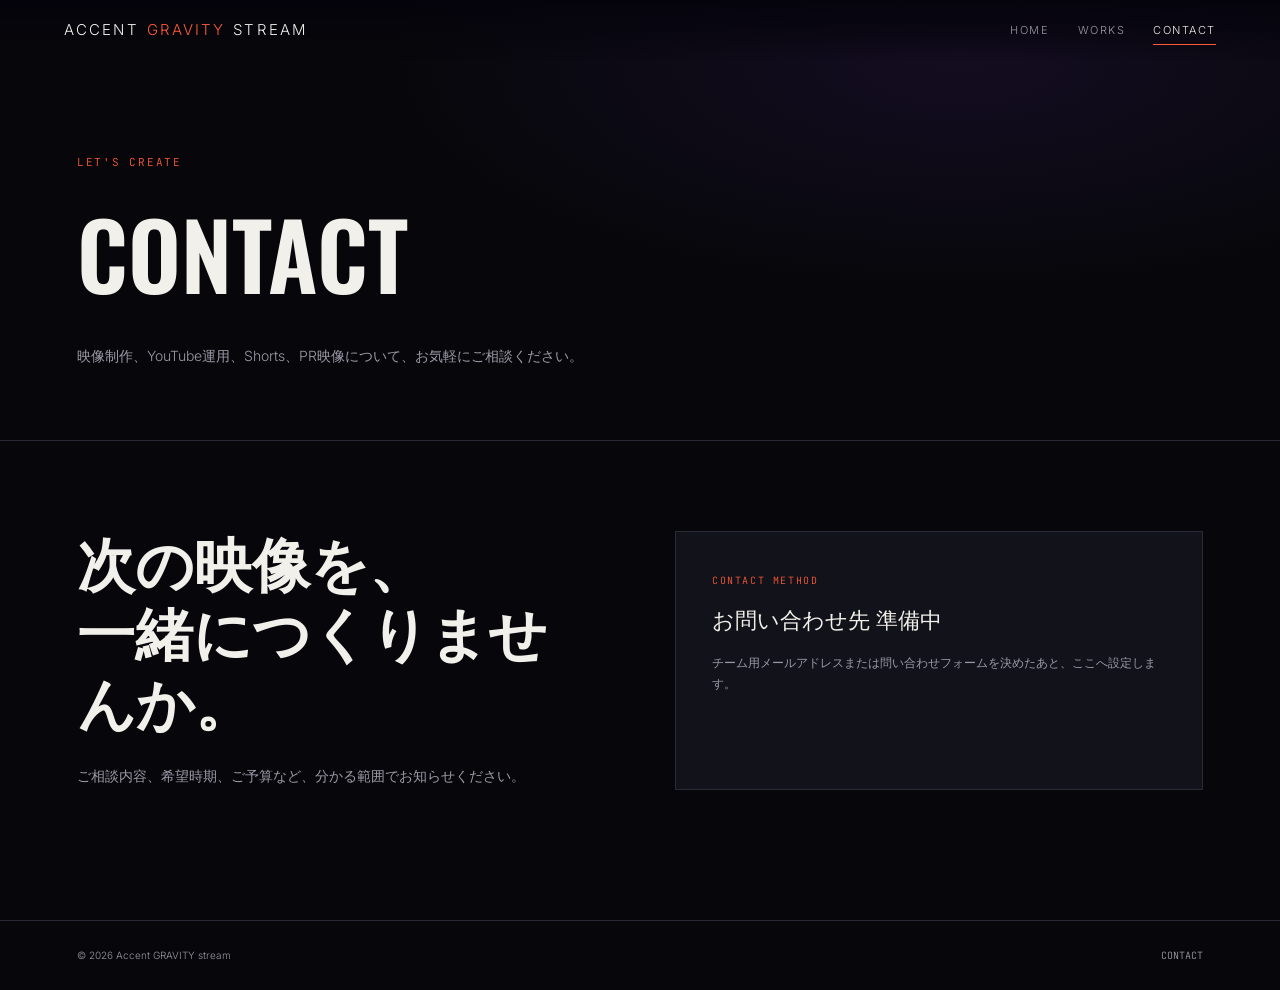
==== contact.html @ 568cc761 "Publish new multi-page galaxy design" ====
<!DOCTYPE html><html lang="ja"><head><meta charset="UTF-8"><meta name="viewport" content="width=device-width,initial-scale=1"><title>Contact | Accent GRAVITY stream</title><link rel="preconnect" href="https://fonts.googleapis.com"><link href="https://fonts.googleapis.com/css2?family=Inter:wght@300;400;500&family=JetBrains+Mono&family=Oswald:wght@400;500;600&display=swap" rel="stylesheet"><link rel="stylesheet" href="site.css"></head><body>
<header class="site-header"><a class="logo" href="index.html">ACCENT<span>GRAVITY</span>STREAM</a><button class="menu-toggle" aria-label="メニュー">☰</button><nav class="nav"><a href="index.html">HOME</a><a href="works.html">WORKS</a><a class="active" href="contact.html">CONTACT</a></nav></header>
<main><section class="page-hero"><span class="page-kicker mono">LET'S CREATE</span><h1 class="page-title display">CONTACT</h1><p class="page-lead">映像制作、YouTube運用、Shorts、PR映像について、お気軽にご相談ください。</p></section><section class="contact-wrap"><div><h2 class="contact-title">次の映像を、<br>一緒につくりませんか。</h2><p class="contact-copy">ご相談内容、希望時期、ご予算など、分かる範囲でお知らせください。</p></div><div class="contact-box"><span class="contact-label mono">CONTACT METHOD</span><div class="contact-status">お問い合わせ先 準備中</div><p class="contact-note">チーム用メールアドレスまたは問い合わせフォームを決めたあと、ここへ設定します。</p></div></section></main>
<footer class="site-footer"><span>© 2026 Accent GRAVITY stream</span><span class="mono">CONTACT</span></footer><script src="site.js"></script></body></html>
---- site.css ----
:root{--bg:#07070b;--surface:#12121a;--line:#2c2936;--text:#f2f0ea;--dim:#9d99a7;--accent:#ff5a36;--gold:#c9a227}
*{box-sizing:border-box;margin:0;padding:0}
html{scroll-behavior:smooth}
body{min-height:100vh;background:var(--bg);color:var(--text);font-family:Inter,"Noto Sans JP",sans-serif;font-weight:300}
a{color:inherit;text-decoration:none}
.mono{font-family:"JetBrains Mono",monospace}
.display{font-family:Oswald,"Noto Sans JP",sans-serif;text-transform:uppercase}
.site-header{position:fixed;z-index:100;top:0;right:0;left:0;display:flex;align-items:center;justify-content:space-between;padding:20px 5vw;background:linear-gradient(to bottom,rgba(5,4,12,.96),rgba(5,4,12,.58),transparent)}
.logo{font-size:15px;letter-spacing:.14em;white-space:nowrap}.logo span{margin:0 8px;color:var(--accent)}
.nav{display:flex;gap:28px;align-items:center}.nav a{position:relative;color:var(--dim);font-size:11px;letter-spacing:.14em}.nav a:hover,.nav a.active{color:var(--text)}.nav a.active:after{position:absolute;right:0;bottom:-8px;left:0;height:1px;background:var(--accent);content:""}
.menu-toggle{display:none;border:0;background:none;color:var(--text);font-size:24px;cursor:pointer}
.hero{position:relative;display:flex;min-height:100svh;overflow:hidden;flex-direction:column;justify-content:flex-end;padding:0 6vw 10vh}
.hero-bg{position:absolute;z-index:-1;inset:0;background:linear-gradient(90deg,rgba(2,1,8,.58),rgba(2,1,8,.24) 43%,rgba(2,1,8,.03) 76%),linear-gradient(to bottom,transparent 48%,rgba(2,1,8,.65)),url("galaxy-hero.jpg") 68% center/cover no-repeat}
.eyebrow{display:flex;gap:14px;align-items:center;margin-bottom:28px;color:var(--dim);font-size:12px;letter-spacing:.18em}.eyebrow:before{width:32px;height:1px;background:var(--accent);content:""}
.headline{font-family:Oswald,"Noto Sans JP",sans-serif;font-size:clamp(42px,8vw,108px);font-weight:600;line-height:.98}.headline span{display:block}.headline em{color:var(--accent);font-style:normal}
.hero-sub{max-width:620px;margin-top:28px;color:#b6b2c1;font-size:15px;line-height:1.9}
.page-hero{padding:150px 6vw 70px;border-bottom:1px solid var(--line);background:radial-gradient(ellipse at 75% 15%,rgba(84,44,146,.16),transparent 42%)}
.page-kicker{color:var(--accent);font-size:11px;letter-spacing:.16em}.page-title{margin-top:14px;font-size:clamp(44px,8vw,92px);font-weight:600}.page-lead{max-width:600px;margin-top:22px;color:var(--dim);font-size:14px;line-height:1.9}
.access-gate{display:grid;min-height:100svh;padding:120px 6vw 70px;place-items:center;background:linear-gradient(rgba(5,3,14,.36),rgba(5,3,14,.8)),url("galaxy-hero.jpg") center/cover no-repeat}.gate-panel{width:min(620px,100%);padding:clamp(30px,6vw,64px);border:1px solid rgba(198,184,226,.28);background:rgba(7,5,18,.78);box-shadow:0 30px 90px rgba(0,0,0,.45);backdrop-filter:blur(12px)}.gate-title{max-width:480px;margin-top:16px;font-size:clamp(38px,7vw,72px);font-weight:600;line-height:1.05}.gate-copy{margin-top:24px;color:#bab4c7;font-size:14px;line-height:1.8}.gate-form{margin-top:36px}.gate-label{display:block;margin-bottom:10px;color:var(--dim);font-size:10px;letter-spacing:.16em}.gate-input-row{display:flex}.gate-input{min-width:0;flex:1;padding:16px;border:1px solid var(--line);outline:0;background:rgba(5,4,12,.88);color:var(--text);font:500 16px "JetBrains Mono",monospace;letter-spacing:.12em;text-transform:uppercase}.gate-input:focus{border-color:var(--accent)}.gate-button{padding:0 22px;border:1px solid var(--accent);background:var(--accent);color:#fff;font-size:11px;letter-spacing:.1em;cursor:pointer}.gate-button:hover{filter:brightness(1.08)}.gate-error{min-height:22px;margin-top:12px;color:#ff8268;font-size:12px}.works-content[hidden]{display:none}
.team-strip{display:grid;grid-template-columns:repeat(3,1fr);border-top:1px solid var(--line);border-bottom:1px solid var(--line);background:rgba(8,7,18,.76)}
.team-card{padding:42px 6vw;border-right:1px solid var(--line)}.team-card:last-child{border-right:0}.role{display:block;margin-bottom:10px;color:var(--accent);font-size:10px;letter-spacing:.18em}.member-name{font-size:clamp(22px,2.6vw,34px);font-weight:500;letter-spacing:.06em}.member-note{margin-top:12px;color:var(--dim);font-size:12px;line-height:1.7}
.section{padding:100px 6vw;border-bottom:1px solid var(--line)}.section-head{display:flex;gap:20px;align-items:end;justify-content:space-between;margin-bottom:42px}.section-title{font-size:clamp(28px,4vw,46px)}.section-desc{max-width:360px;color:var(--dim);font-size:13px;line-height:1.8;text-align:right}
.grid{display:grid;grid-template-columns:repeat(3,1fr);gap:22px}.work-card{position:relative;display:flex;min-height:220px;overflow:hidden;flex-direction:column;justify-content:flex-end;border:1px solid var(--line);background:linear-gradient(145deg,#171623,#0c0b12);padding:20px;transition:.3s}.work-card:hover{border-color:var(--accent);transform:translateY(-3px)}.work-thumb{position:absolute;inset:0;background-position:center;background-size:cover;transition:transform .5s}.work-thumb:after{position:absolute;inset:0;background:linear-gradient(to top,rgba(4,3,10,.94),rgba(4,3,10,.08) 70%);content:""}.work-card:hover .work-thumb{transform:scale(1.04)}.work-tag{position:absolute;z-index:2;top:16px;left:18px;color:var(--accent);font-size:10px;letter-spacing:.12em}.work-title,.work-note{position:relative;z-index:2}.work-title{font-size:18px;font-weight:500}.work-note{margin-top:8px;color:var(--dim);font-size:12px}.empty{grid-column:1/-1;padding:20px;border:1px dashed var(--line);color:var(--dim)}
.member-grid{display:grid;grid-template-columns:repeat(3,1fr);gap:24px;padding:80px 6vw 120px}.profile{min-height:360px;padding:34px;border:1px solid var(--line);background:linear-gradient(160deg,rgba(93,50,141,.12),rgba(12,11,18,.9))}.profile-number{color:var(--dim);font-size:10px}.profile-role{margin-top:80px;color:var(--accent);font-size:11px;letter-spacing:.16em}.profile-name{margin-top:12px;font-size:clamp(28px,3vw,42px)}.profile-text{margin-top:24px;color:var(--dim);font-size:13px;line-height:1.9}
.contact-wrap{display:grid;grid-template-columns:1fr 1fr;gap:70px;padding:90px 6vw 130px}.contact-title{font-size:clamp(30px,5vw,58px);line-height:1.2}.contact-copy{margin-top:24px;color:var(--dim);font-size:14px;line-height:1.9}.contact-box{padding:36px;border:1px solid var(--line);background:var(--surface)}.contact-label{color:var(--accent);font-size:10px;letter-spacing:.16em}.contact-status{margin-top:18px;font-size:22px}.contact-note{margin-top:16px;color:var(--dim);font-size:12px;line-height:1.8}
.site-footer{display:flex;gap:14px;justify-content:space-between;padding:28px 6vw;border-top:1px solid var(--line);color:var(--dim);font-size:10px}
@media(max-width:850px){.grid,.member-grid{grid-template-columns:1fr 1fr}.contact-wrap{grid-template-columns:1fr}.section-head{align-items:start;flex-direction:column}.section-desc{text-align:left}}
@media(max-width:620px){.site-header{padding:18px 5vw}.menu-toggle{display:block}.nav{position:absolute;top:62px;right:0;left:0;display:none;align-items:stretch;flex-direction:column;gap:0;padding:8px 5vw 18px;background:rgba(5,4,12,.97);border-bottom:1px solid var(--line)}.nav.open{display:flex}.nav a{padding:14px 0}.nav a.active:after{display:none}.headline{font-size:44px}.hero{padding-bottom:9vh}.team-strip,.grid,.member-grid{grid-template-columns:1fr}.team-card{padding:26px 6vw;border-right:0;border-bottom:1px solid var(--line)}.team-card:last-child{border-bottom:0}.member-grid{padding-top:40px}.profile{min-height:280px}.gate-input-row{flex-direction:column}.gate-button{min-height:50px}.site-footer{flex-direction:column}}
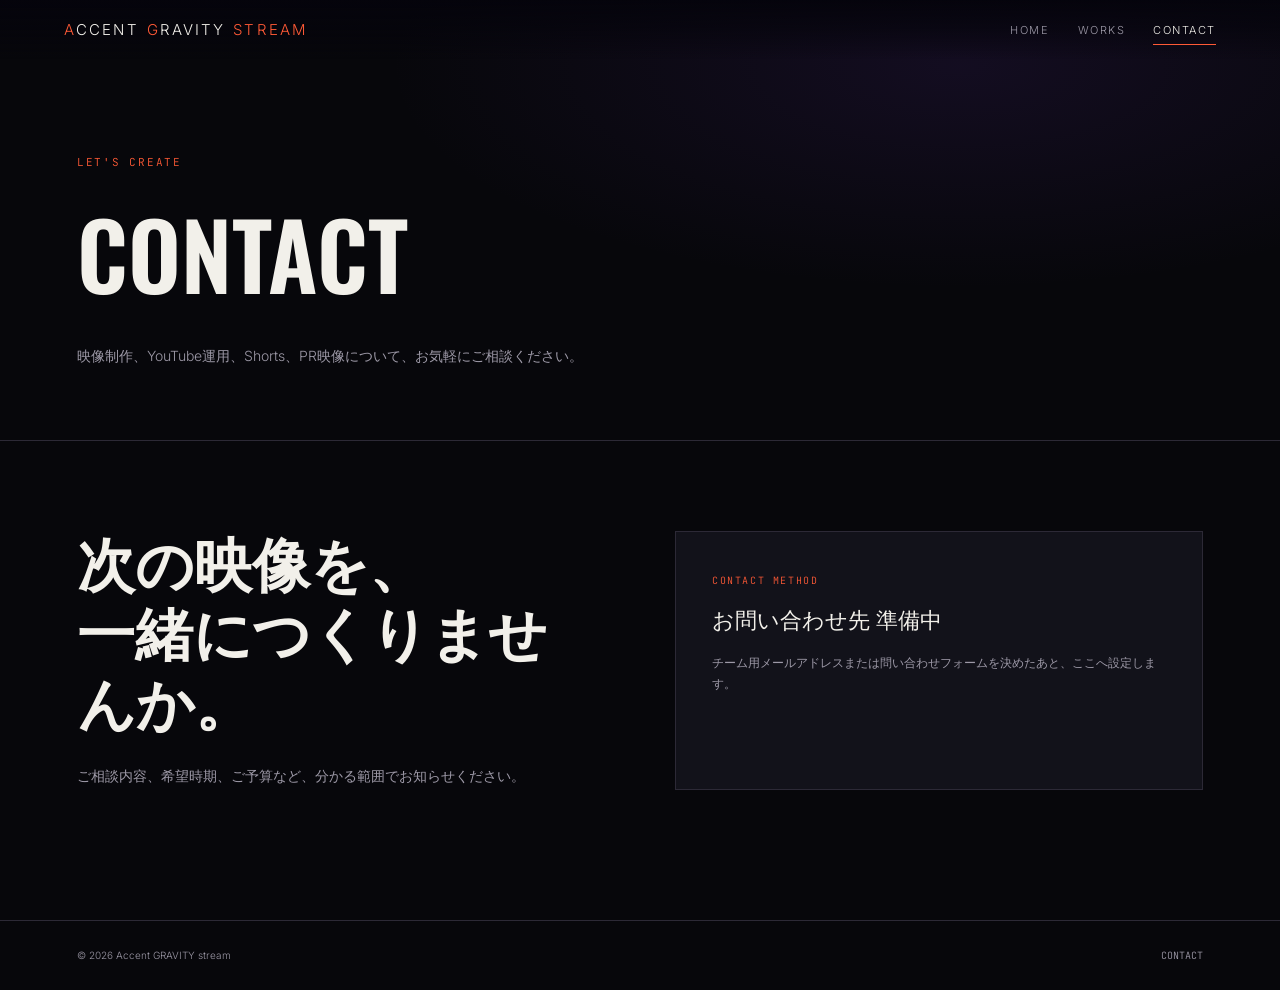
==== commit 882e6149: "Update logo accent colors" ====
--- a/contact.html
+++ b/contact.html
@@ -1,4 +1,4 @@
 <!DOCTYPE html><html lang="ja"><head><meta charset="UTF-8"><meta name="viewport" content="width=device-width,initial-scale=1"><title>Contact | Accent GRAVITY stream</title><link rel="preconnect" href="https://fonts.googleapis.com"><link href="https://fonts.googleapis.com/css2?family=Inter:wght@300;400;500&family=JetBrains+Mono&family=Oswald:wght@400;500;600&display=swap" rel="stylesheet"><link rel="stylesheet" href="site.css"></head><body>
-<header class="site-header"><a class="logo" href="index.html">ACCENT<span>GRAVITY</span>STREAM</a><button class="menu-toggle" aria-label="メニュー">☰</button><nav class="nav"><a href="index.html">HOME</a><a href="works.html">WORKS</a><a class="active" href="contact.html">CONTACT</a></nav></header>
+<header class="site-header"><a class="logo" href="index.html"><span class="logo-accent">A</span>CCENT<span class="logo-word"><span class="logo-accent">G</span>RAVITY</span><span class="logo-word logo-accent">STREAM</span></a><button class="menu-toggle" aria-label="メニュー">☰</button><nav class="nav"><a href="index.html">HOME</a><a href="works.html">WORKS</a><a class="active" href="contact.html">CONTACT</a></nav></header>
 <main><section class="page-hero"><span class="page-kicker mono">LET'S CREATE</span><h1 class="page-title display">CONTACT</h1><p class="page-lead">映像制作、YouTube運用、Shorts、PR映像について、お気軽にご相談ください。</p></section><section class="contact-wrap"><div><h2 class="contact-title">次の映像を、<br>一緒につくりませんか。</h2><p class="contact-copy">ご相談内容、希望時期、ご予算など、分かる範囲でお知らせください。</p></div><div class="contact-box"><span class="contact-label mono">CONTACT METHOD</span><div class="contact-status">お問い合わせ先 準備中</div><p class="contact-note">チーム用メールアドレスまたは問い合わせフォームを決めたあと、ここへ設定します。</p></div></section></main>
 <footer class="site-footer"><span>© 2026 Accent GRAVITY stream</span><span class="mono">CONTACT</span></footer><script src="site.js"></script></body></html>
--- a/site.css
+++ b/site.css
@@ -6,7 +6,7 @@
 .mono{font-family:"JetBrains Mono",monospace}
 .display{font-family:Oswald,"Noto Sans JP",sans-serif;text-transform:uppercase}
 .site-header{position:fixed;z-index:100;top:0;right:0;left:0;display:flex;align-items:center;justify-content:space-between;padding:20px 5vw;background:linear-gradient(to bottom,rgba(5,4,12,.96),rgba(5,4,12,.58),transparent)}
-.logo{font-size:15px;letter-spacing:.14em;white-space:nowrap}.logo span{margin:0 8px;color:var(--accent)}
+.logo{color:var(--text);font-size:15px;letter-spacing:.14em;white-space:nowrap}.logo .logo-accent{color:var(--accent)}.logo .logo-word{margin-left:8px}
 .nav{display:flex;gap:28px;align-items:center}.nav a{position:relative;color:var(--dim);font-size:11px;letter-spacing:.14em}.nav a:hover,.nav a.active{color:var(--text)}.nav a.active:after{position:absolute;right:0;bottom:-8px;left:0;height:1px;background:var(--accent);content:""}
 .menu-toggle{display:none;border:0;background:none;color:var(--text);font-size:24px;cursor:pointer}
 .hero{position:relative;display:flex;min-height:100svh;overflow:hidden;flex-direction:column;justify-content:flex-end;padding:0 6vw 10vh}
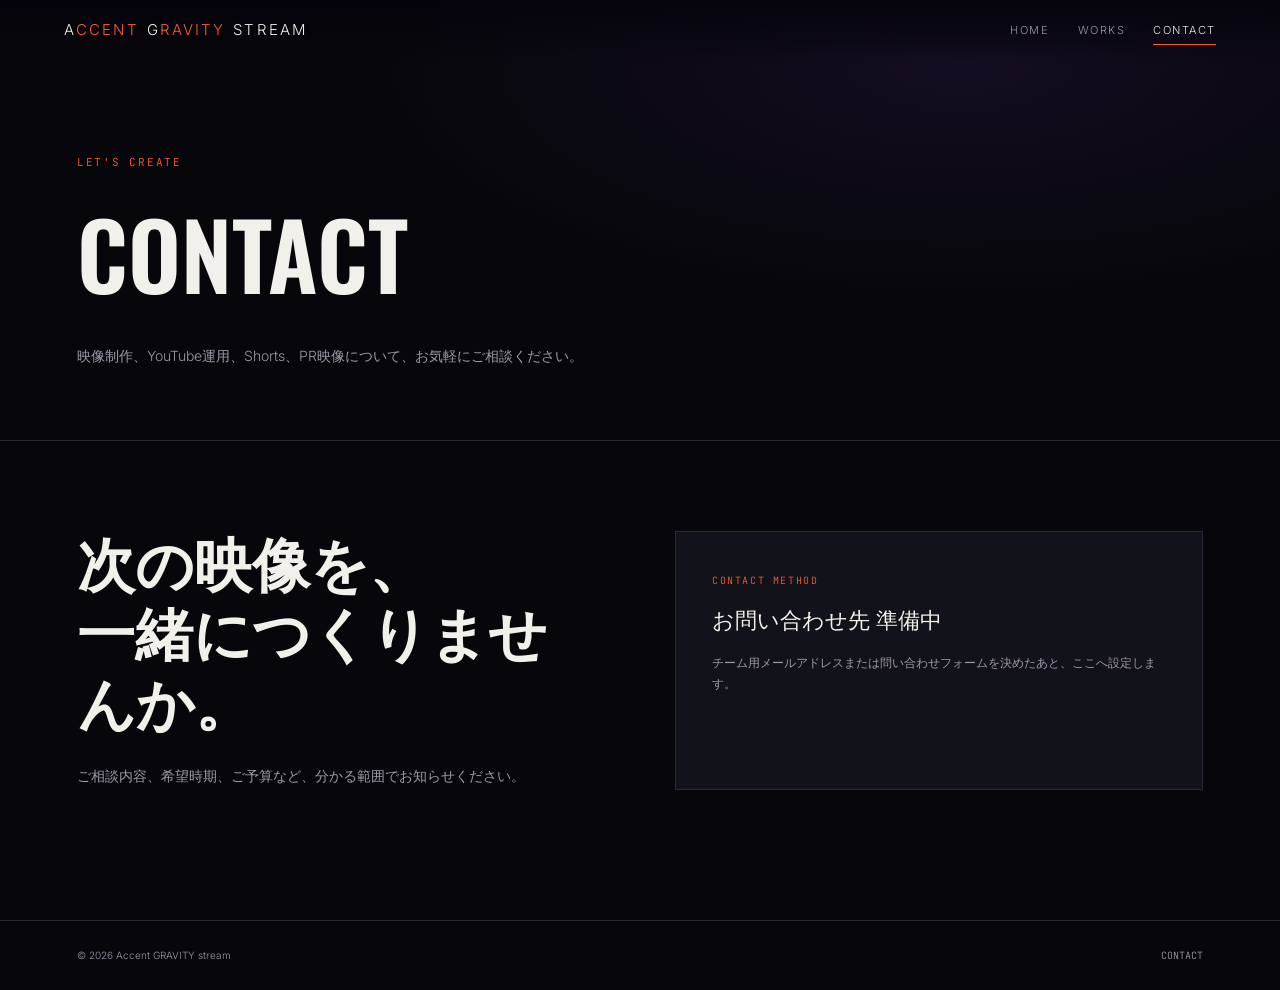
==== commit b8b12052: "Refresh reversed logo styles" ====
--- a/contact.html
+++ b/contact.html
@@ -1,4 +1,4 @@
-<!DOCTYPE html><html lang="ja"><head><meta charset="UTF-8"><meta name="viewport" content="width=device-width,initial-scale=1"><title>Contact | Accent GRAVITY stream</title><link rel="preconnect" href="https://fonts.googleapis.com"><link href="https://fonts.googleapis.com/css2?family=Inter:wght@300;400;500&family=JetBrains+Mono&family=Oswald:wght@400;500;600&display=swap" rel="stylesheet"><link rel="stylesheet" href="site.css"></head><body>
+<!DOCTYPE html><html lang="ja"><head><meta charset="UTF-8"><meta name="viewport" content="width=device-width,initial-scale=1"><title>Contact | Accent GRAVITY stream</title><link rel="preconnect" href="https://fonts.googleapis.com"><link href="https://fonts.googleapis.com/css2?family=Inter:wght@300;400;500&family=JetBrains+Mono&family=Oswald:wght@400;500;600&display=swap" rel="stylesheet"><link rel="stylesheet" href="site.css?v=20260830-2"></head><body>
 <header class="site-header"><a class="logo" href="index.html"><span class="logo-accent">A</span>CCENT<span class="logo-word"><span class="logo-accent">G</span>RAVITY</span><span class="logo-word logo-accent">STREAM</span></a><button class="menu-toggle" aria-label="メニュー">☰</button><nav class="nav"><a href="index.html">HOME</a><a href="works.html">WORKS</a><a class="active" href="contact.html">CONTACT</a></nav></header>
 <main><section class="page-hero"><span class="page-kicker mono">LET'S CREATE</span><h1 class="page-title display">CONTACT</h1><p class="page-lead">映像制作、YouTube運用、Shorts、PR映像について、お気軽にご相談ください。</p></section><section class="contact-wrap"><div><h2 class="contact-title">次の映像を、<br>一緒につくりませんか。</h2><p class="contact-copy">ご相談内容、希望時期、ご予算など、分かる範囲でお知らせください。</p></div><div class="contact-box"><span class="contact-label mono">CONTACT METHOD</span><div class="contact-status">お問い合わせ先 準備中</div><p class="contact-note">チーム用メールアドレスまたは問い合わせフォームを決めたあと、ここへ設定します。</p></div></section></main>
 <footer class="site-footer"><span>© 2026 Accent GRAVITY stream</span><span class="mono">CONTACT</span></footer><script src="site.js"></script></body></html>
--- a/site.css
+++ b/site.css
@@ -6,7 +6,7 @@
 .mono{font-family:"JetBrains Mono",monospace}
 .display{font-family:Oswald,"Noto Sans JP",sans-serif;text-transform:uppercase}
 .site-header{position:fixed;z-index:100;top:0;right:0;left:0;display:flex;align-items:center;justify-content:space-between;padding:20px 5vw;background:linear-gradient(to bottom,rgba(5,4,12,.96),rgba(5,4,12,.58),transparent)}
-.logo{color:var(--text);font-size:15px;letter-spacing:.14em;white-space:nowrap}.logo .logo-accent{color:var(--accent)}.logo .logo-word{margin-left:8px}
+.logo{color:var(--accent);font-size:15px;letter-spacing:.14em;white-space:nowrap}.logo .logo-accent{color:var(--text)}.logo .logo-word{margin-left:8px}
 .nav{display:flex;gap:28px;align-items:center}.nav a{position:relative;color:var(--dim);font-size:11px;letter-spacing:.14em}.nav a:hover,.nav a.active{color:var(--text)}.nav a.active:after{position:absolute;right:0;bottom:-8px;left:0;height:1px;background:var(--accent);content:""}
 .menu-toggle{display:none;border:0;background:none;color:var(--text);font-size:24px;cursor:pointer}
 .hero{position:relative;display:flex;min-height:100svh;overflow:hidden;flex-direction:column;justify-content:flex-end;padding:0 6vw 10vh}
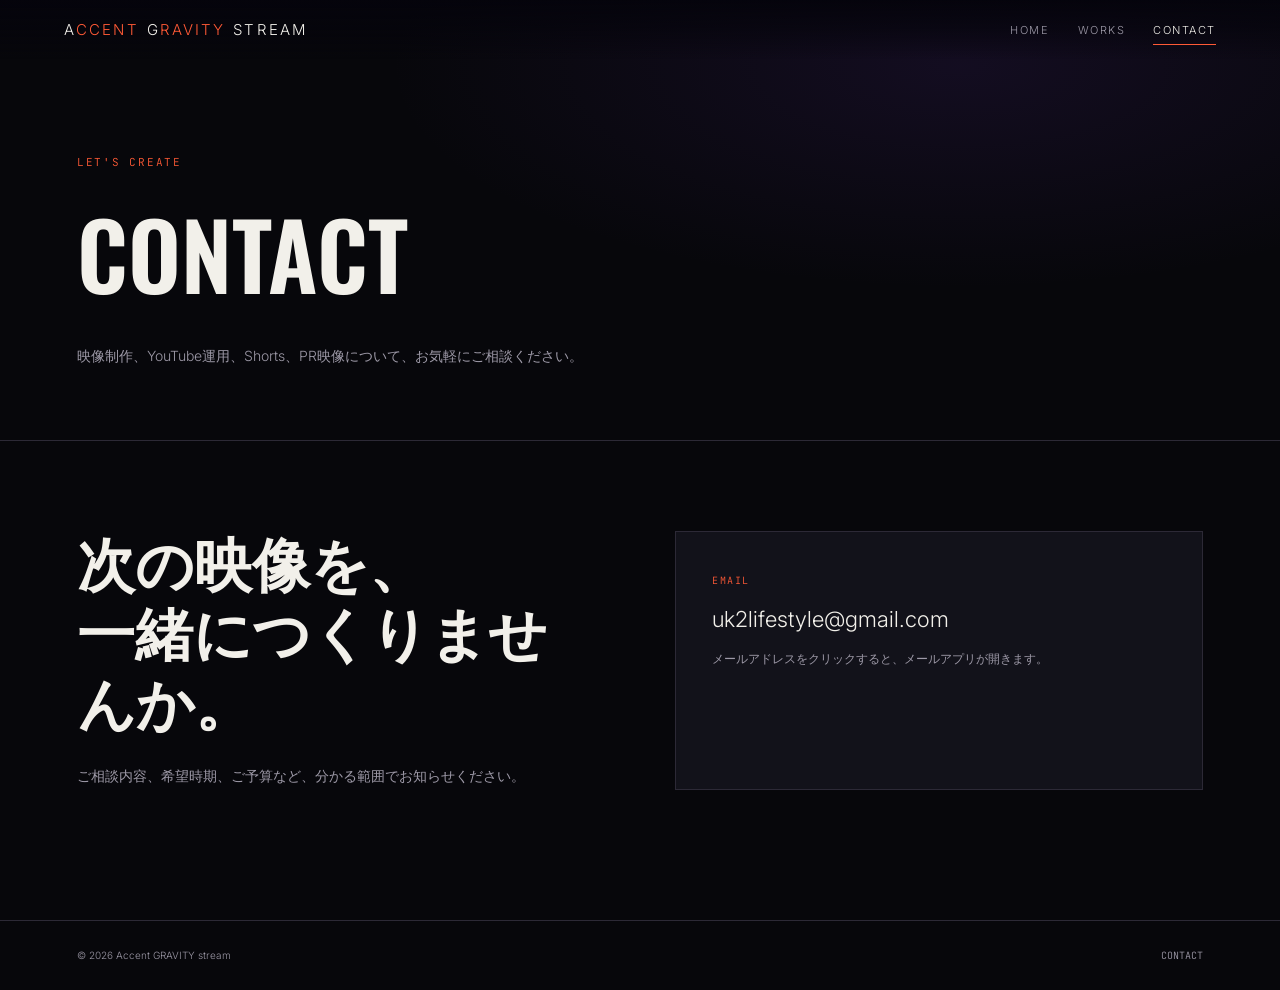
==== commit 0bb460f9: "Update contact email" ====
--- a/contact.html
+++ b/contact.html
@@ -1,4 +1,4 @@
 <!DOCTYPE html><html lang="ja"><head><meta charset="UTF-8"><meta name="viewport" content="width=device-width,initial-scale=1"><title>Contact | Accent GRAVITY stream</title><link rel="preconnect" href="https://fonts.googleapis.com"><link href="https://fonts.googleapis.com/css2?family=Inter:wght@300;400;500&family=JetBrains+Mono&family=Oswald:wght@400;500;600&display=swap" rel="stylesheet"><link rel="stylesheet" href="site.css?v=20260830-2"></head><body>
 <header class="site-header"><a class="logo" href="index.html"><span class="logo-accent">A</span>CCENT<span class="logo-word"><span class="logo-accent">G</span>RAVITY</span><span class="logo-word logo-accent">STREAM</span></a><button class="menu-toggle" aria-label="メニュー">☰</button><nav class="nav"><a href="index.html">HOME</a><a href="works.html">WORKS</a><a class="active" href="contact.html">CONTACT</a></nav></header>
-<main><section class="page-hero"><span class="page-kicker mono">LET'S CREATE</span><h1 class="page-title display">CONTACT</h1><p class="page-lead">映像制作、YouTube運用、Shorts、PR映像について、お気軽にご相談ください。</p></section><section class="contact-wrap"><div><h2 class="contact-title">次の映像を、<br>一緒につくりませんか。</h2><p class="contact-copy">ご相談内容、希望時期、ご予算など、分かる範囲でお知らせください。</p></div><div class="contact-box"><span class="contact-label mono">CONTACT METHOD</span><div class="contact-status">お問い合わせ先 準備中</div><p class="contact-note">チーム用メールアドレスまたは問い合わせフォームを決めたあと、ここへ設定します。</p></div></section></main>
+<main><section class="page-hero"><span class="page-kicker mono">LET'S CREATE</span><h1 class="page-title display">CONTACT</h1><p class="page-lead">映像制作、YouTube運用、Shorts、PR映像について、お気軽にご相談ください。</p></section><section class="contact-wrap"><div><h2 class="contact-title">次の映像を、<br>一緒につくりませんか。</h2><p class="contact-copy">ご相談内容、希望時期、ご予算など、分かる範囲でお知らせください。</p></div><div class="contact-box"><span class="contact-label mono">EMAIL</span><div class="contact-status"><a href="mailto:uk2lifestyle@gmail.com">uk2lifestyle@gmail.com</a></div><p class="contact-note">メールアドレスをクリックすると、メールアプリが開きます。</p></div></section></main>
 <footer class="site-footer"><span>© 2026 Accent GRAVITY stream</span><span class="mono">CONTACT</span></footer><script src="site.js"></script></body></html>
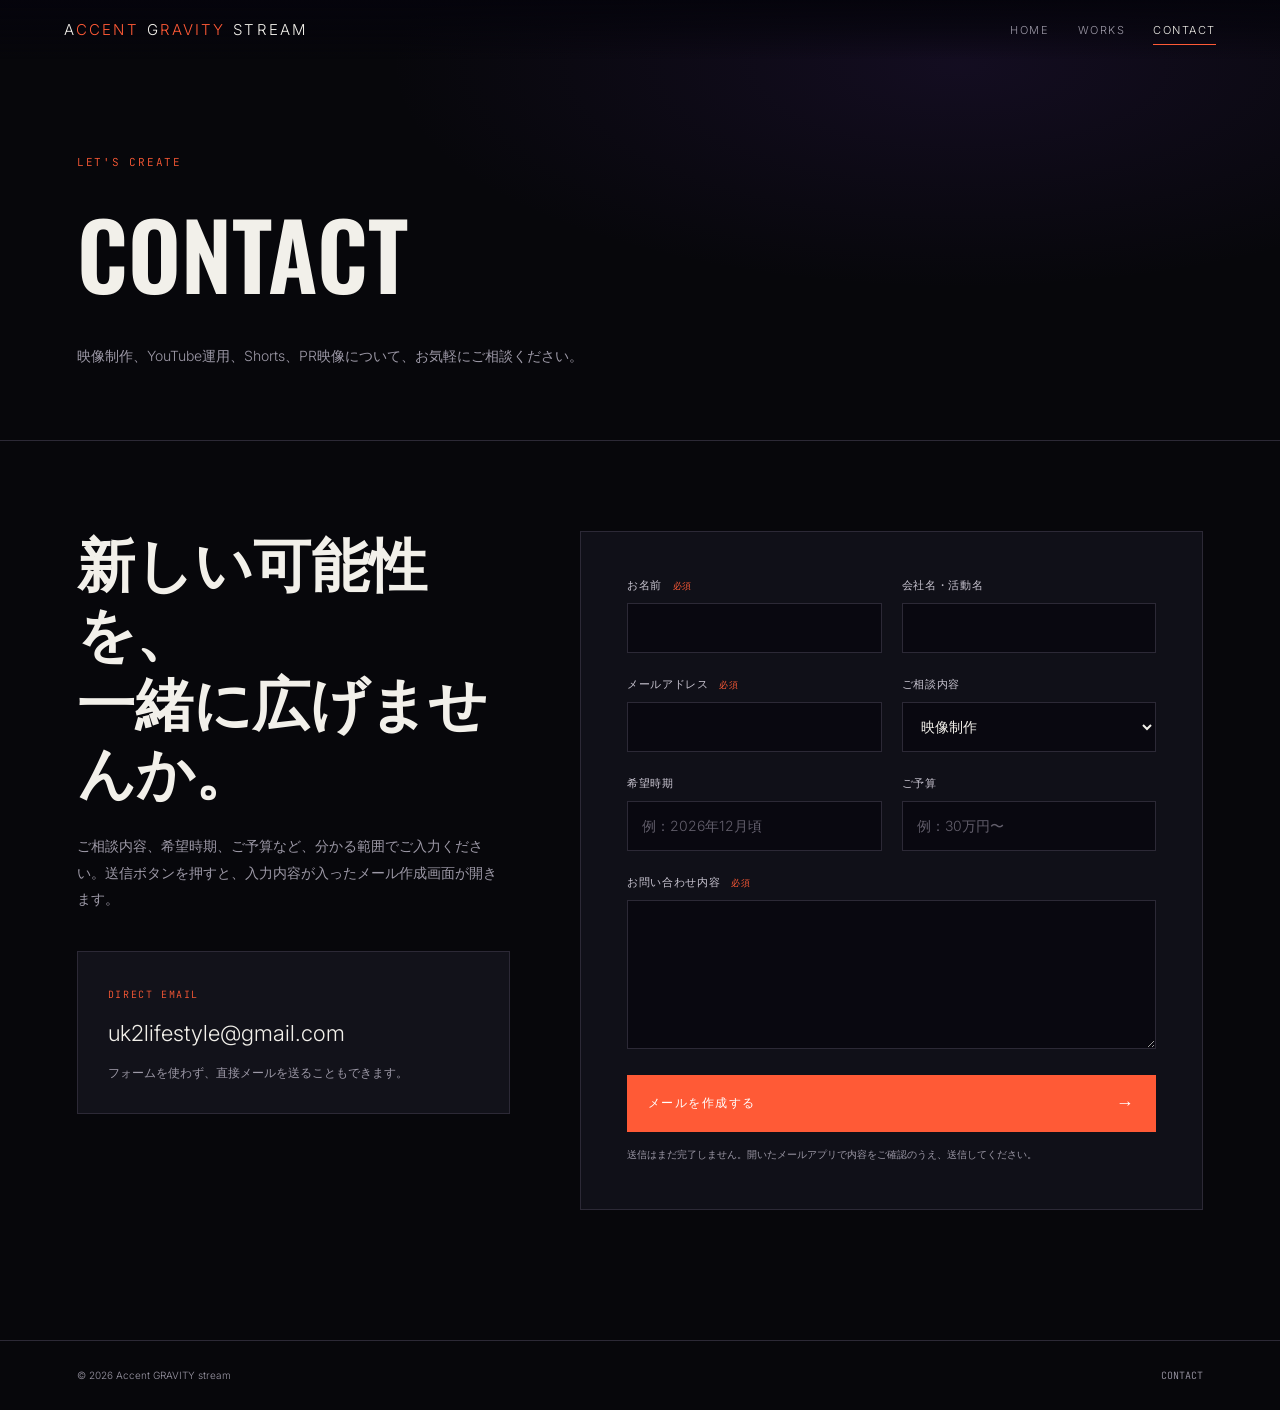
==== commit 606135b5: "Update homepage video and contact form" ====
--- a/contact.html
+++ b/contact.html
@@ -1,4 +1,4 @@
-<!DOCTYPE html><html lang="ja"><head><meta charset="UTF-8"><meta name="viewport" content="width=device-width,initial-scale=1"><title>Contact | Accent GRAVITY stream</title><link rel="preconnect" href="https://fonts.googleapis.com"><link href="https://fonts.googleapis.com/css2?family=Inter:wght@300;400;500&family=JetBrains+Mono&family=Oswald:wght@400;500;600&display=swap" rel="stylesheet"><link rel="stylesheet" href="site.css?v=20260830-2"></head><body>
+<!DOCTYPE html><html lang="ja"><head><meta charset="UTF-8"><meta name="viewport" content="width=device-width,initial-scale=1"><title>Contact | Accent GRAVITY stream</title><link rel="preconnect" href="https://fonts.googleapis.com"><link href="https://fonts.googleapis.com/css2?family=Inter:wght@300;400;500&family=JetBrains+Mono&family=Oswald:wght@400;500;600&display=swap" rel="stylesheet"><link rel="stylesheet" href="site.css?v=20261007-contact-form1"></head><body>
 <header class="site-header"><a class="logo" href="index.html"><span class="logo-accent">A</span>CCENT<span class="logo-word"><span class="logo-accent">G</span>RAVITY</span><span class="logo-word logo-accent">STREAM</span></a><button class="menu-toggle" aria-label="メニュー">☰</button><nav class="nav"><a href="index.html">HOME</a><a href="works.html">WORKS</a><a class="active" href="contact.html">CONTACT</a></nav></header>
-<main><section class="page-hero"><span class="page-kicker mono">LET'S CREATE</span><h1 class="page-title display">CONTACT</h1><p class="page-lead">映像制作、YouTube運用、Shorts、PR映像について、お気軽にご相談ください。</p></section><section class="contact-wrap"><div><h2 class="contact-title">次の映像を、<br>一緒につくりませんか。</h2><p class="contact-copy">ご相談内容、希望時期、ご予算など、分かる範囲でお知らせください。</p></div><div class="contact-box"><span class="contact-label mono">EMAIL</span><div class="contact-status"><a href="mailto:uk2lifestyle@gmail.com">uk2lifestyle@gmail.com</a></div><p class="contact-note">メールアドレスをクリックすると、メールアプリが開きます。</p></div></section></main>
-<footer class="site-footer"><span>© 2026 Accent GRAVITY stream</span><span class="mono">CONTACT</span></footer><script src="site.js"></script></body></html>
+<main><section class="page-hero"><span class="page-kicker mono">LET'S CREATE</span><h1 class="page-title display">CONTACT</h1><p class="page-lead">映像制作、YouTube運用、Shorts、PR映像について、お気軽にご相談ください。</p></section><section class="contact-wrap"><div class="contact-intro"><h2 class="contact-title">新しい可能性を、<br>一緒に広げませんか。</h2><p class="contact-copy">ご相談内容、希望時期、ご予算など、分かる範囲でご入力ください。送信ボタンを押すと、入力内容が入ったメール作成画面が開きます。</p><div class="contact-box"><span class="contact-label mono">DIRECT EMAIL</span><div class="contact-status"><a href="mailto:uk2lifestyle@gmail.com">uk2lifestyle@gmail.com</a></div><p class="contact-note">フォームを使わず、直接メールを送ることもできます。</p></div></div><form class="contact-form" id="contact-form"><div class="form-grid"><label class="form-field"><span>お名前 <b>必須</b></span><input type="text" name="name" autocomplete="name" required></label><label class="form-field"><span>会社名・活動名</span><input type="text" name="company" autocomplete="organization"></label><label class="form-field"><span>メールアドレス <b>必須</b></span><input type="email" name="email" autocomplete="email" required></label><label class="form-field"><span>ご相談内容</span><select name="category"><option>映像制作</option><option>YouTube運用</option><option>Shorts制作</option><option>PR・SNS</option><option>その他</option></select></label><label class="form-field"><span>希望時期</span><input type="text" name="schedule" placeholder="例：2026年12月頃"></label><label class="form-field"><span>ご予算</span><input type="text" name="budget" placeholder="例：30万円〜"></label><label class="form-field form-field-wide"><span>お問い合わせ内容 <b>必須</b></span><textarea name="message" rows="7" required></textarea></label></div><button class="contact-submit" type="submit">メールを作成する <span>→</span></button><p class="form-note">送信はまだ完了しません。開いたメールアプリで内容をご確認のうえ、送信してください。</p></form></section></main>
+<footer class="site-footer"><span>© 2026 Accent GRAVITY stream</span><span class="mono">CONTACT</span></footer><script src="site.js"></script><script src="contact-form.js"></script></body></html>
--- a/site.css
+++ b/site.css
@@ -11,9 +11,10 @@
 .menu-toggle{display:none;border:0;background:none;color:var(--text);font-size:24px;cursor:pointer}
 .hero{position:relative;display:flex;min-height:100svh;overflow:hidden;flex-direction:column;justify-content:flex-end;padding:0 6vw 10vh}
 .hero-bg{position:absolute;z-index:-1;inset:0;background:linear-gradient(90deg,rgba(2,1,8,.58),rgba(2,1,8,.24) 43%,rgba(2,1,8,.03) 76%),linear-gradient(to bottom,transparent 48%,rgba(2,1,8,.65)),url("galaxy-hero.jpg") 68% center/cover no-repeat}
+.hero-mark{position:absolute;top:38%;left:50%;width:clamp(360px,44vw,650px);height:auto;mix-blend-mode:screen;filter:drop-shadow(0 12px 30px rgba(0,0,0,.32));transform:translate(-50%,-50%)}
 .eyebrow{display:flex;gap:14px;align-items:center;margin-bottom:28px;color:var(--dim);font-size:12px;letter-spacing:.18em}.eyebrow:before{width:32px;height:1px;background:var(--accent);content:""}
-.headline{font-family:Oswald,"Noto Sans JP",sans-serif;font-size:clamp(42px,8vw,108px);font-weight:600;line-height:.98}.headline span{display:block}.headline em{color:var(--accent);font-style:normal}
-.hero-sub{max-width:620px;margin-top:28px;color:#b6b2c1;font-size:15px;line-height:1.9}
+.headline{font-family:Oswald,"Noto Sans JP",sans-serif;font-size:clamp(38px,5.8vw,82px);font-weight:600;line-height:1.04}.headline span{display:block;white-space:nowrap}.headline em{color:var(--accent);font-style:normal}
+.hero-sub{max-width:620px;margin-top:28px;color:#b6b2c1;font-size:15px;line-height:1.9}.video-section{border-top:1px solid var(--line);background:#030207}.hero-video{width:min(1200px,100%);aspect-ratio:16/9;overflow:hidden;margin:0 auto;background:#030207}.hero-video video{display:block;width:100%;height:100%;object-fit:cover;pointer-events:none}
 .page-hero{padding:150px 6vw 70px;border-bottom:1px solid var(--line);background:radial-gradient(ellipse at 75% 15%,rgba(84,44,146,.16),transparent 42%)}
 .page-kicker{color:var(--accent);font-size:11px;letter-spacing:.16em}.page-title{margin-top:14px;font-size:clamp(44px,8vw,92px);font-weight:600}.page-lead{max-width:600px;margin-top:22px;color:var(--dim);font-size:14px;line-height:1.9}
 .access-gate{display:grid;min-height:100svh;padding:120px 6vw 70px;place-items:center;background:linear-gradient(rgba(5,3,14,.36),rgba(5,3,14,.8)),url("galaxy-hero.jpg") center/cover no-repeat}.gate-panel{width:min(620px,100%);padding:clamp(30px,6vw,64px);border:1px solid rgba(198,184,226,.28);background:rgba(7,5,18,.78);box-shadow:0 30px 90px rgba(0,0,0,.45);backdrop-filter:blur(12px)}.gate-title{max-width:480px;margin-top:16px;font-size:clamp(38px,7vw,72px);font-weight:600;line-height:1.05}.gate-copy{margin-top:24px;color:#bab4c7;font-size:14px;line-height:1.8}.gate-form{margin-top:36px}.gate-label{display:block;margin-bottom:10px;color:var(--dim);font-size:10px;letter-spacing:.16em}.gate-input-row{display:flex}.gate-input{min-width:0;flex:1;padding:16px;border:1px solid var(--line);outline:0;background:rgba(5,4,12,.88);color:var(--text);font:500 16px "JetBrains Mono",monospace;letter-spacing:.12em;text-transform:uppercase}.gate-input:focus{border-color:var(--accent)}.gate-button{padding:0 22px;border:1px solid var(--accent);background:var(--accent);color:#fff;font-size:11px;letter-spacing:.1em;cursor:pointer}.gate-button:hover{filter:brightness(1.08)}.gate-error{min-height:22px;margin-top:12px;color:#ff8268;font-size:12px}.works-content[hidden]{display:none}
@@ -22,7 +23,7 @@
 .section{padding:100px 6vw;border-bottom:1px solid var(--line)}.section-head{display:flex;gap:20px;align-items:end;justify-content:space-between;margin-bottom:42px}.section-title{font-size:clamp(28px,4vw,46px)}.section-desc{max-width:360px;color:var(--dim);font-size:13px;line-height:1.8;text-align:right}
 .grid{display:grid;grid-template-columns:repeat(3,1fr);gap:22px}.work-card{position:relative;display:flex;min-height:220px;overflow:hidden;flex-direction:column;justify-content:flex-end;border:1px solid var(--line);background:linear-gradient(145deg,#171623,#0c0b12);padding:20px;transition:.3s}.work-card:hover{border-color:var(--accent);transform:translateY(-3px)}.work-thumb{position:absolute;inset:0;background-position:center;background-size:cover;transition:transform .5s}.work-thumb:after{position:absolute;inset:0;background:linear-gradient(to top,rgba(4,3,10,.94),rgba(4,3,10,.08) 70%);content:""}.work-card:hover .work-thumb{transform:scale(1.04)}.work-tag{position:absolute;z-index:2;top:16px;left:18px;color:var(--accent);font-size:10px;letter-spacing:.12em}.work-title,.work-note{position:relative;z-index:2}.work-title{font-size:18px;font-weight:500}.work-note{margin-top:8px;color:var(--dim);font-size:12px}.empty{grid-column:1/-1;padding:20px;border:1px dashed var(--line);color:var(--dim)}
 .member-grid{display:grid;grid-template-columns:repeat(3,1fr);gap:24px;padding:80px 6vw 120px}.profile{min-height:360px;padding:34px;border:1px solid var(--line);background:linear-gradient(160deg,rgba(93,50,141,.12),rgba(12,11,18,.9))}.profile-number{color:var(--dim);font-size:10px}.profile-role{margin-top:80px;color:var(--accent);font-size:11px;letter-spacing:.16em}.profile-name{margin-top:12px;font-size:clamp(28px,3vw,42px)}.profile-text{margin-top:24px;color:var(--dim);font-size:13px;line-height:1.9}
-.contact-wrap{display:grid;grid-template-columns:1fr 1fr;gap:70px;padding:90px 6vw 130px}.contact-title{font-size:clamp(30px,5vw,58px);line-height:1.2}.contact-copy{margin-top:24px;color:var(--dim);font-size:14px;line-height:1.9}.contact-box{padding:36px;border:1px solid var(--line);background:var(--surface)}.contact-label{color:var(--accent);font-size:10px;letter-spacing:.16em}.contact-status{margin-top:18px;font-size:22px}.contact-note{margin-top:16px;color:var(--dim);font-size:12px;line-height:1.8}
+.contact-wrap{display:grid;grid-template-columns:minmax(0,.82fr) minmax(0,1.18fr);gap:70px;padding:90px 6vw 130px}.contact-title{font-size:clamp(30px,5vw,58px);line-height:1.2}.contact-copy{margin-top:24px;color:var(--dim);font-size:14px;line-height:1.9}.contact-box{margin-top:38px;padding:30px;border:1px solid var(--line);background:var(--surface)}.contact-label{color:var(--accent);font-size:10px;letter-spacing:.16em}.contact-status{margin-top:18px;font-size:clamp(16px,2vw,22px);overflow-wrap:anywhere}.contact-note{margin-top:16px;color:var(--dim);font-size:12px;line-height:1.8}.contact-form{padding:clamp(26px,4vw,46px);border:1px solid var(--line);background:rgba(18,18,26,.86)}.form-grid{display:grid;grid-template-columns:1fr 1fr;gap:24px 20px}.form-field{display:flex;flex-direction:column;gap:10px}.form-field-wide{grid-column:1/-1}.form-field span{color:#c9c5d1;font-size:11px;letter-spacing:.06em}.form-field b{margin-left:7px;color:var(--accent);font-size:9px;font-weight:400}.form-field input,.form-field select,.form-field textarea{width:100%;border:1px solid var(--line);border-radius:0;outline:0;background:#090810;color:var(--text);font:300 14px Inter,"Noto Sans JP",sans-serif}.form-field input,.form-field select{height:50px;padding:0 14px}.form-field textarea{padding:14px;resize:vertical}.form-field input:focus,.form-field select:focus,.form-field textarea:focus{border-color:var(--accent)}.form-field input::placeholder{color:#625e6b}.contact-submit{display:flex;width:100%;align-items:center;justify-content:space-between;margin-top:26px;padding:17px 20px;border:1px solid var(--accent);background:var(--accent);color:#fff;font-size:12px;letter-spacing:.12em;cursor:pointer}.contact-submit:hover{filter:brightness(1.08)}.contact-submit span{font-size:18px}.form-note{margin-top:14px;color:var(--dim);font-size:10px;line-height:1.7}
 .site-footer{display:flex;gap:14px;justify-content:space-between;padding:28px 6vw;border-top:1px solid var(--line);color:var(--dim);font-size:10px}
 @media(max-width:850px){.grid,.member-grid{grid-template-columns:1fr 1fr}.contact-wrap{grid-template-columns:1fr}.section-head{align-items:start;flex-direction:column}.section-desc{text-align:left}}
-@media(max-width:620px){.site-header{padding:18px 5vw}.menu-toggle{display:block}.nav{position:absolute;top:62px;right:0;left:0;display:none;align-items:stretch;flex-direction:column;gap:0;padding:8px 5vw 18px;background:rgba(5,4,12,.97);border-bottom:1px solid var(--line)}.nav.open{display:flex}.nav a{padding:14px 0}.nav a.active:after{display:none}.headline{font-size:44px}.hero{padding-bottom:9vh}.team-strip,.grid,.member-grid{grid-template-columns:1fr}.team-card{padding:26px 6vw;border-right:0;border-bottom:1px solid var(--line)}.team-card:last-child{border-bottom:0}.member-grid{padding-top:40px}.profile{min-height:280px}.gate-input-row{flex-direction:column}.gate-button{min-height:50px}.site-footer{flex-direction:column}}
+@media(max-width:620px){.site-header{padding:18px 5vw}.menu-toggle{display:block}.nav{position:absolute;top:62px;right:0;left:0;display:none;align-items:stretch;flex-direction:column;gap:0;padding:8px 5vw 18px;background:rgba(5,4,12,.97);border-bottom:1px solid var(--line)}.nav.open{display:flex}.nav a{padding:14px 0}.nav a.active:after{display:none}.headline{font-size:clamp(22px,6.4vw,31px);line-height:1.14}.hero{min-height:100svh;padding:0 6vw 5vh}.hero-mark{top:38%;width:min(88vw,420px)}.eyebrow{margin-bottom:24px;font-size:9px}.hero-sub{margin-top:24px;font-size:13px;line-height:1.75}.team-strip,.grid,.member-grid,.form-grid{grid-template-columns:1fr}.form-field-wide{grid-column:auto}.contact-form{padding:24px 18px}.team-card{padding:26px 6vw;border-right:0;border-bottom:1px solid var(--line)}.team-card:last-child{border-bottom:0}.member-grid{padding-top:40px}.profile{min-height:280px}.gate-input-row{flex-direction:column}.gate-button{min-height:50px}.site-footer{flex-direction:column}}
